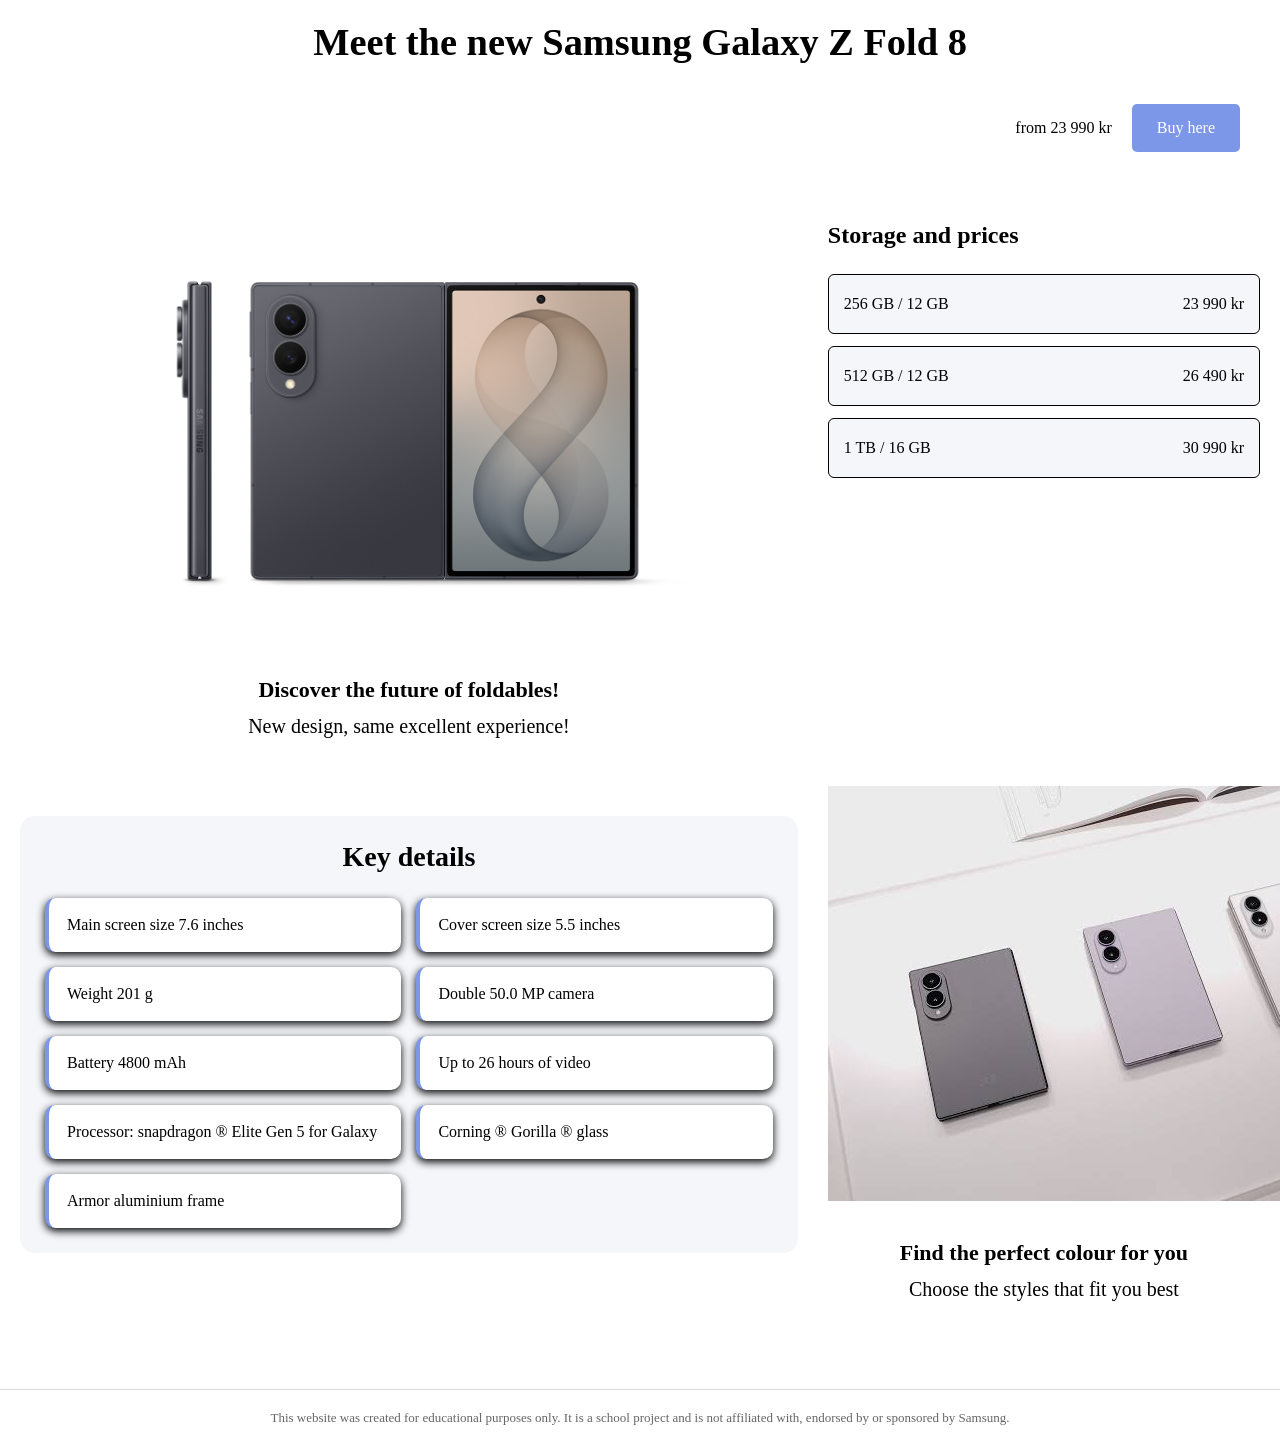
==== index.html @ 5c8b6a44 "Initial commit - Samsung Galaxy Z Fold 8 website" ====
<!DOCTYPE html>
<html lang="en">
<head>
    <meta charset="UTF-8">
    <meta name="viewport" content="width=device-width, initial-scale=1.0">
    <link rel="stylesheet" href="css/styles.css">
    <title>Samsung galaxy z fold 8</title>
</head>
<body>
  <header>
            <h1> Meet the new Samsung Galaxy Z Fold 8</h1>
            
            <div class="product__purchase">
                <p>from 23 990 kr</p>
                <a href="./order.html" class="product__button">Buy here</a>
            </div>
        </header>
    <main>
   
    <div class=" product phone-layout">
         <figure class="product__image">
        <img src="./assets/images/z-fold-8-1.jpg" alt="Samsung Galaxy Z Fold 8">
        <figcaption>
            <strong>Discover the future of foldables!</strong>
            <p>New design, same excellent experience!</p>
        </figcaption>
    </figure>
       <section class="product__info">
        <h2>Storage and prices</h2>
        <div class="product__storage-option">
<span> 256 GB / 12 GB</span>
<span> 23 990 kr</span>
        </div>
        <div class="product__storage-option">
            <span>512 GB / 12 GB</span>
            <span> 26 490 kr</span>
 </div>
 <div class="product__storage-option">
<span>1 TB / 16 GB</span>
<span>30 990 kr</span>
 </div>
       </section>
    <div class="product__details">
<h2> Key details</h2>
<ul>
        <li class="product__detail">Main screen size 7.6 inches</li>
        <li class="product__detail">Cover screen size 5.5 inches</li>
        <li class="product__detail">Weight 201 g</li>
        <li class="product__detail">Double 50.0 MP camera</li>
        <li class="product__detail">Battery 4800 mAh</li>
        <li class="product__detail">Up to 26 hours of video</li>
        <li class="product__detail">Processor: snapdragon &reg Elite Gen 5 for Galaxy</li>
        <li class="product__detail">Corning &reg Gorilla &reg glass</li>
        <li class="product__detail">Armor aluminium frame</li>
        
        
    </ul>
 </div>
   <figure>
    <img src="./assets/images/z-fold-8-2.jfif" alt=" Picture of phones with colours">
    <figcaption>
        <strong>Find the perfect colour for you</strong>
    <p>Choose the styles that fit you best</p>
</figcaption>
   </figure>
   </div>
   </main>
   <footer>
    <div>
        This website was created for educational purposes only. It is a school project and is not affiliated with, endorsed by or sponsored by Samsung.
    </div>
</footer>
</body>

</html>
---- css/styles.css ----
/* Global CSS variables */
:root {
    --primary-color: #7c97e7;
    --hover-color: #5579b8;
    --background-color: #f5f6fa;
    --text-color: #333;
    --white: #ffffff;
}
* {
    margin: 0;
    padding: 0;
    box-sizing: border-box;
}
header { 
    display: flex;
    flex-direction: column;
align-items: center;
    justify-content: space-between;
    gap: 20px;
    padding: 20px;
}
.product__purchase {
    display: flex;
    justify-content: flex-end;
    align-items: center;
    gap: 20px;
    padding: 20px;
    width: 100%;
    box-sizing: border-box;
}
h1 {
    
    text-align: center;
   font-size: clamp(20px, 3vw, 50px);
   margin: 0;
    
}

.product__button {
    display: inline-block;
    position: static;
    padding: 15px 25px;
    color: white;
    text-align: center;
    border-radius: 5px;
    background-color: rgb(124, 151, 231);
    cursor: pointer;
    font-size: medium;
    text-decoration: none;
}
.product__button:hover {
    text-decoration: underline;
}

main {
    max-width: 1600px;
    margin: 0 auto;
    padding: 30px 20px;
    
}
.phone-layout {
    display: grid;
    grid-template-columns: minmax(0, 1.8fr) minmax(0, 1fr);
    gap: 30px;
    align-items: start;
   
}
.product__image {
    grid-column: 1;
    margin: 0;
}
.product__image img {
    width: 100%;
    height: auto;
    display: block;
}
figure figcaption {
    text-align: center;
    margin-top: 20px;
    padding: 15px;
    
}
figure figcaption strong {
    display: block;
    font-size: 22px;
    margin-bottom: 8px;
}
figure figcaption p {
    font-size: 20px;
    line-height: 1.5;
    margin: 0;
}
.product__info {
    grid-column: 2;
    grid-row: 1;
}
.product__info h2 {
    margin-bottom: 25px;
}
.product__storage-option {
    display: flex;
    justify-content: space-between;
    gap: 15px;
    padding: 20px 15px;
    margin-bottom: 12px;
    border: 1px solid black;
    border-radius: 6px;
    background-color: #f5f6fa;
}
.product__details {
    grid-column: 1;
    grid-row: 2;
}
@media (max-width: 700px) {
    .phone-layout {
        grid-template-columns: 1fr;
    }
    .product__image, .product__info, .product__details {
        grid-column: 1;
        grid-row: auto;
    }
    .product__details ul {
        grid-template-columns: 1fr;
    }
}
.product__details {
    margin-top: 30px;
    padding: 25px;
    background-color: #f5f6fa;
    border-radius: 15px;
}
.product__details h2 {
    text-align: center;
    font-size: 28px;
    margin-bottom: 25px;
}
.product__details ul {
    display: grid;
    grid-template-columns: repeat(2, minmax(0, 1fr));
    gap: 15px;
    list-style: none;
    padding: 0;
}
.product__details li {
    background-color: white;
    padding: 18px;
    border-radius: 10px;
    border-left: 4px solid rgb(124, 151, 231);
    box-shadow: 0 3px 8px;
    transition: transform 0.3s;
    overflow-wrap: anywhere;

}
/* Order page */

.order-page h1 {
    text-align: center;
    font-size: 36px;
    margin-bottom: 10px;
}

.order-page .order__intro {
    text-align: center;
    font-size: 18px;
    color: #555;
    margin-bottom: 30px;
}

.order-page {
    background-color: #f5f6fa;
    font-family: Arial, Helvetica, sans-serif;
    margin: 0;
    padding: 20px;
}
/* Form */

.order-page form {
    max-width: 850px;
    margin: 40px auto;
    padding: 30px;
    background-color: white;
    border-radius: 15px;
    box-shadow: 0 4px 15px;
}
/* Customer information */

.order-page .customer__info {
    display: grid;
    grid-template-columns: repeat( 2, minmax(0, 1fr));
    gap: 20px;
    margin-bottom: 30px;
}

.order-page .customer__info  > div {
    min-width: 0;
}

.order-page .customer__info label {
    display: block;
    margin-bottom: 8px;
    font-weight: bold;
}

.order-page .customer__info input {
    display: block;
    width: 100%;
    padding: 12px;
    border: 1px solid black;
    border-radius: 8px;
    box-sizing: border-box;
}



/* Storage options */

.order-page fieldset {
    border: none;
    padding: 0;
    margin: 0;
    min-width: 0;
}

.order-page legend {
    font-size: 24px;
    font-weight: bold;
    margin-bottom: 20px;
}

.order-page fieldset ul {
list-style: none;
padding: 0;
margin: 0;
}

.order-page .options__list {
    margin-bottom: 15px;
}

.order-page .options__list label {
    display: block;
    padding: 20px;
    border: 2px solid black;
    border-radius: 12px;
    background-color: white;
    cursor: pointer;
    transition: 0.3s;
}

.order-page .options__list label:hover {
border-color: #7c977c;
background-color: #f5f6ff;
}

.order-page .options__list label:has(input:checked) {
    border-color: #7c977c;
    background-color: #eef2ff;
}

.order-page .options__list input {
    margin-right: 12px;
    accent-color: #7c977c;
}

.order-page .storage__price {
    margin-top: 10px;
    margin-left: 28px;
    color: #555;
    font-size: 15px;
}

/* Place order button */

.order-page button[ type="submit"] {
    background-color: #7c97e7;
    color: white;
    border: none;
    padding: 15px 35px;
    border-radius: 8px;
    font-size: 18px;
    cursor: pointer;
    margin-top: 20px;
    display: block;
    margin-left: auto;
}

.order-page button[type="submit"]:hover {
    background-color: #5579b8;
    text-decoration: underline;
    text-underline-offset: 4px;
    
}

/* Mobile */
@media (max-width: 600px) {
    .order-page {
        padding: 10px;
    }
    .order-page form {
        padding: 20px;
        margin: 20px auto;
    }
    .order-page .customer__info {
        grid-template-columns: 1fr;
        
    }
   
}

.order-page .back__button {
    display: inline-block;
    position: absolute;
    top: 20px;
    left: 20px;
    padding: 12px 20px;
    background-color: #7c97e7;
    color: white;
    text-decoration: none;
    border-radius: 8px;
    font-size: 16px;
    margin-bottom: 20px;
    
    
}

.order-page .back__button:hover {
    background-color: #5579b8;
    text-decoration: underline;
}


.order-page .order__colour-choice {
    margin-top: 30px;
}

.order-page .order__colour-options {
    display: flex;
    gap: 20px;
    flex-wrap: wrap;
}

.order-page .order__colour-options label {
    display: flex;
    align-items: center;
    gap: 8px;
    cursor: pointer;
}

.order-page .order__colour-dot {
    display: inline-block;
    width: 25px;
    height: 25px;
    border-radius: 50%;
    border: 2px solid #ddd;
}

/* Colours */

.order-page .pistachio {
    background-color: #93C572;
}

.order-page .lavender {
    background-color: #E6E6FA;
}

.order-page .graphite {
    background-color: #41424C;
}

.order-page .cream {
    background-color:  #FFFDD0;
}

footer {
    text-align: center;
    padding: 20px;
    margin-top: 40px;
    font-size: 13px;
    color: #666;
    border-top: 1px solid #ddd;
}

.order-page main {
    max-width: 910px;
    margin: 0 auto;
    width: 100%;
}

.order-page form {
    box-sizing: border-box;
    width: 100%;
}

@media (max-width: 700px) {
    .order-page main {
        padding-top: 65px;
    }
    .order-page h1 {
        font-size: 28px;
    }
    
    .order-page .back__button {
        top: 15px;
        left: 15px;
        padding: 10px 15px;
        font-size: 14px;
    }
}

@media (max-width: 700px) {
    .order-page .order__colour-options {
        display: grid;
        grid-template-columns: repeat(2, minmax(0, 1fr));
        gap: 15px;
    }
    .order-page .order__colour-options label {
        display: flex;
        align-items: center;
        gap: 5px;
        white-space: nowrap;
    }
}

/* Hide radio buttons for colour selections */

.order-page .order__colour-options input[type="radio"] {
    position: absolute;
    opacity: 0;
    width: 1px;
    height: 1px;
}

/* Highlight the selected colour */

.order-page .order__colour-options input[type="radio"]:checked + .order__colour-dot {
    outline: 3px solid #7c97e7;
    outline-offset: 3px;
    box-shadow: 0 0 0 1px #333;
}

/* Keyboard accessibility */

.order-page .order__colour-options input[type="radio"]:focus-visible + .order__colour-dot {
    outline: 3px solid #333;
    outline-offset: 3px;
}

/*  Fix mobile product layout */

@media (max-width: 700px) {
    .phone-layout {
        display: grid;
        grid-template-columns: minmax(0, 1fr);
    }
    .phone-layout >* {
        grid-column: 1;
        grid-row: auto;
        min-width: 0;
        max-width: 100%;
    }

    .phone-layout img {
        display: block;
        max-width: 100%;
        height: auto;
    }

    .phone-layout figcaption {
        overflow-wrap: anywhere;
    }

    .product__storage-option {
        flex-wrap: wrap;
    }

    .product__details ul {
        grid-template-columns: 1fr;
    }
}
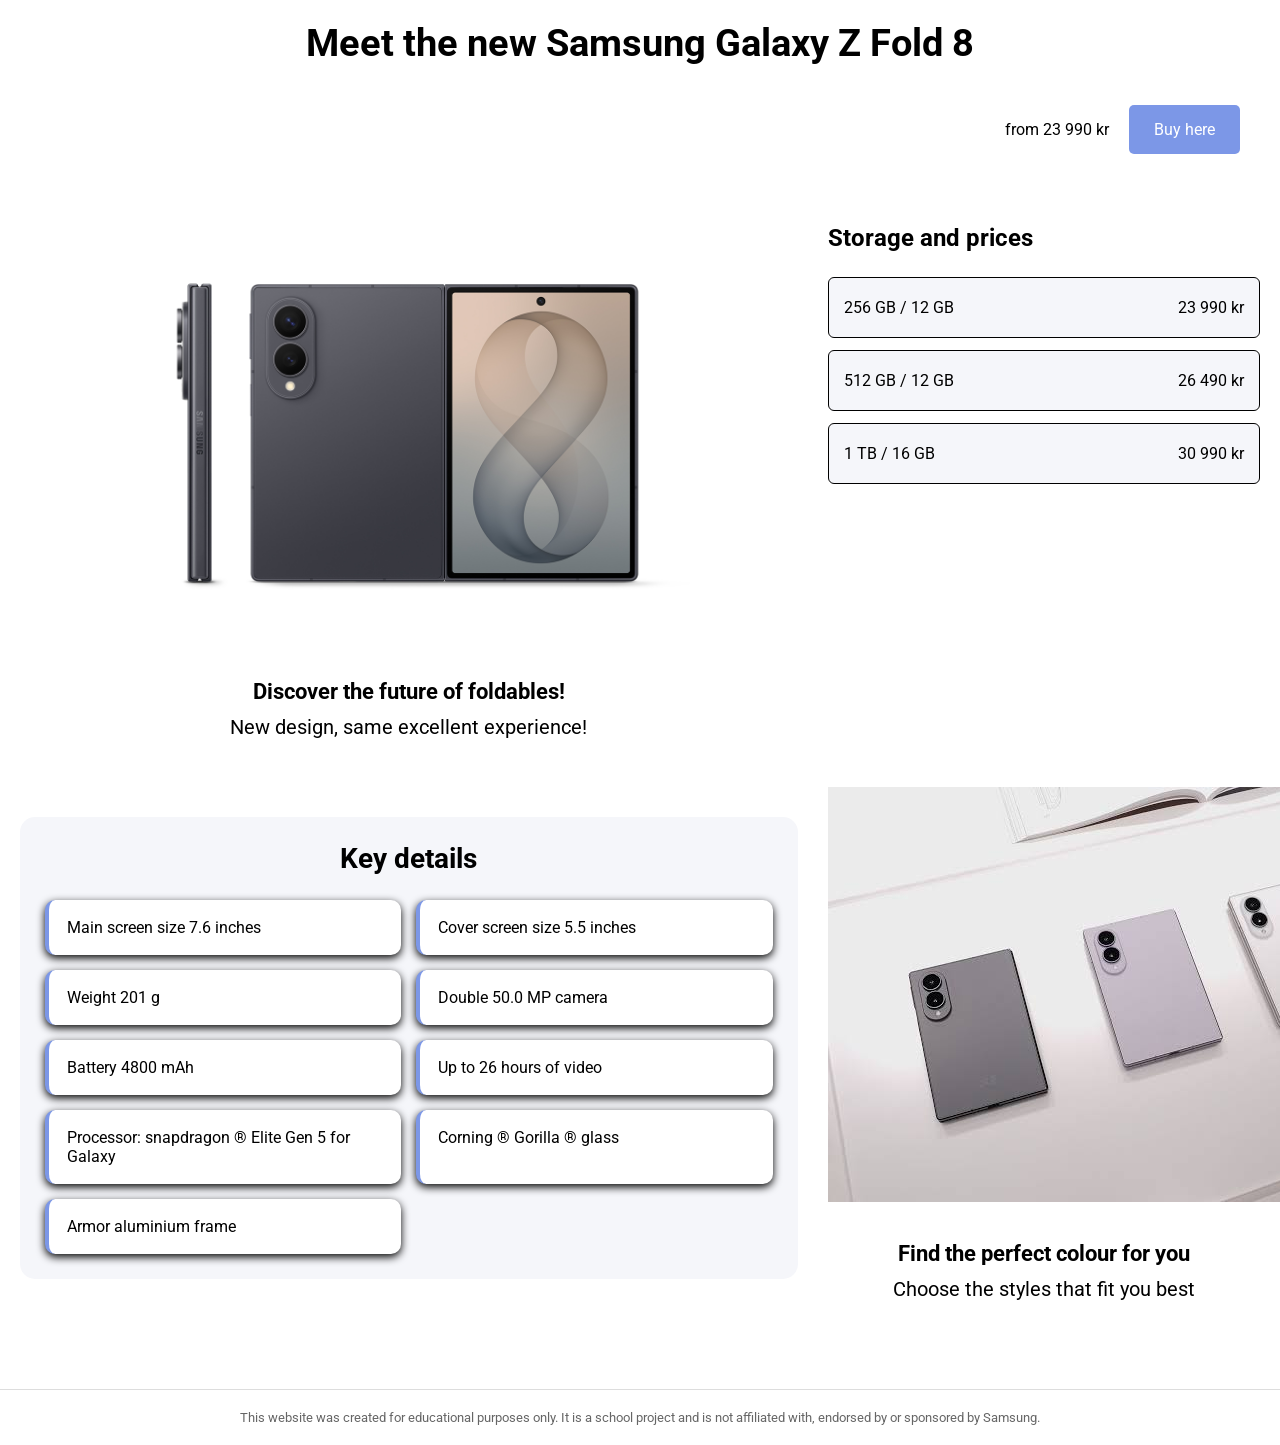
==== commit c2ea3213: "Improve responsive design, BEM structure and CSS styling" ====
--- a/index.html
+++ b/index.html
@@ -3,6 +3,9 @@
 <head>
     <meta charset="UTF-8">
     <meta name="viewport" content="width=device-width, initial-scale=1.0">
+    <link rel="preconnect" href="https://googleapis.com">
+    <link rel="preconnect" href="hhtps://fonts.gstatic.com"crossorigin>
+    <link  rel="stylesheet"href="https://fonts.googleapis.com/css2?family=Roboto:wght@400;500;700&display=swap">
     <link rel="stylesheet" href="css/styles.css">
     <title>Samsung galaxy z fold 8</title>
 </head>
--- a/css/styles.css
+++ b/css/styles.css
@@ -5,6 +5,11 @@
     --background-color: #f5f6fa;
     --text-color: #333;
     --white: #ffffff;
+    --main-font: Roboto, sans-serif;
+}
+/* Main font */
+body {
+    font-family: var(--main-font);
 }
 * {
     margin: 0;
@@ -40,10 +45,10 @@
     display: inline-block;
     position: static;
     padding: 15px 25px;
-    color: white;
+    color: var(--white);
     text-align: center;
     border-radius: 5px;
-    background-color: rgb(124, 151, 231);
+    background-color: var(--primary-color);
     cursor: pointer;
     font-size: medium;
     text-decoration: none;
@@ -168,7 +173,6 @@
 
 .order-page {
     background-color: #f5f6fa;
-    font-family: Arial, Helvetica, sans-serif;
     margin: 0;
     padding: 20px;
 }
@@ -272,8 +276,8 @@
 /* Place order button */
 
 .order-page button[ type="submit"] {
-    background-color: #7c97e7;
-    color: white;
+    background-color: var(--primary-color);
+    color: var(--white);
     border: none;
     padding: 15px 35px;
     border-radius: 8px;
@@ -285,7 +289,7 @@
 }
 
 .order-page button[type="submit"]:hover {
-    background-color: #5579b8;
+    background-color: var(--hover-color);
     text-decoration: underline;
     text-underline-offset: 4px;
     
